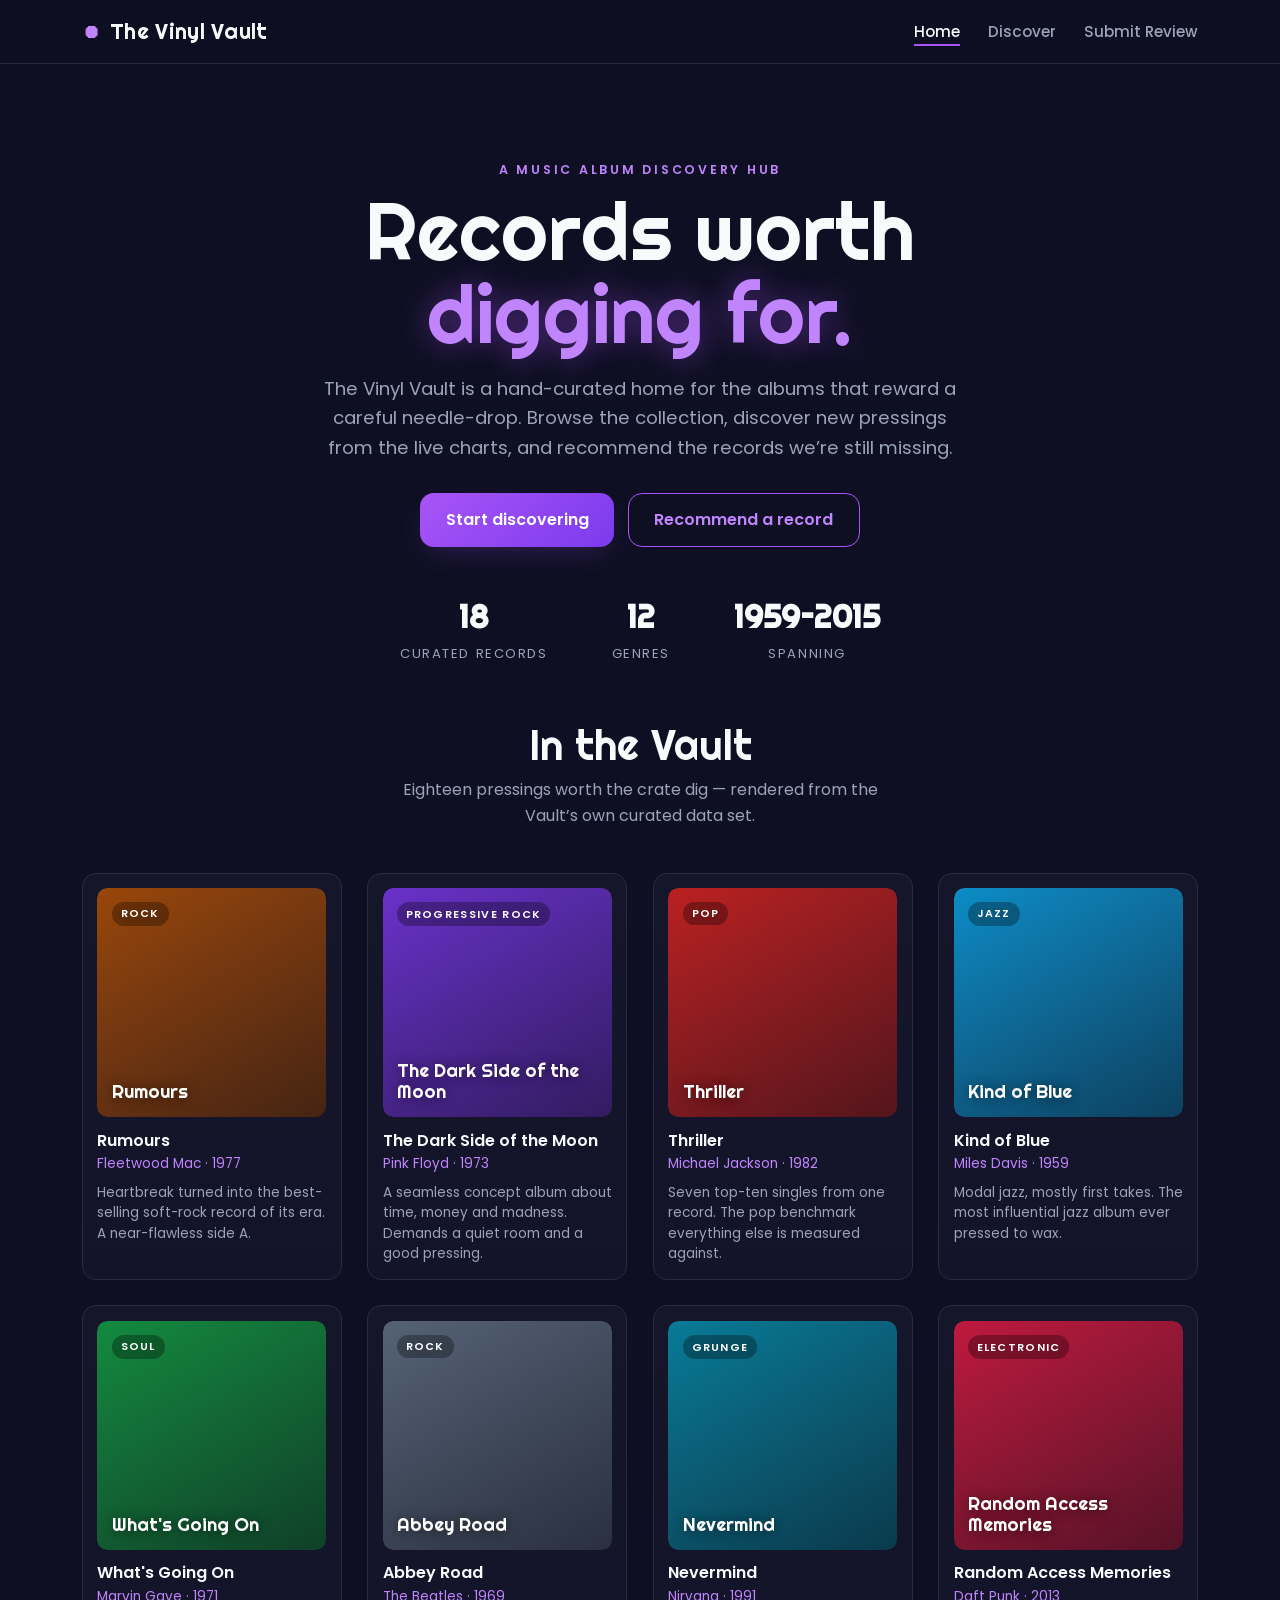
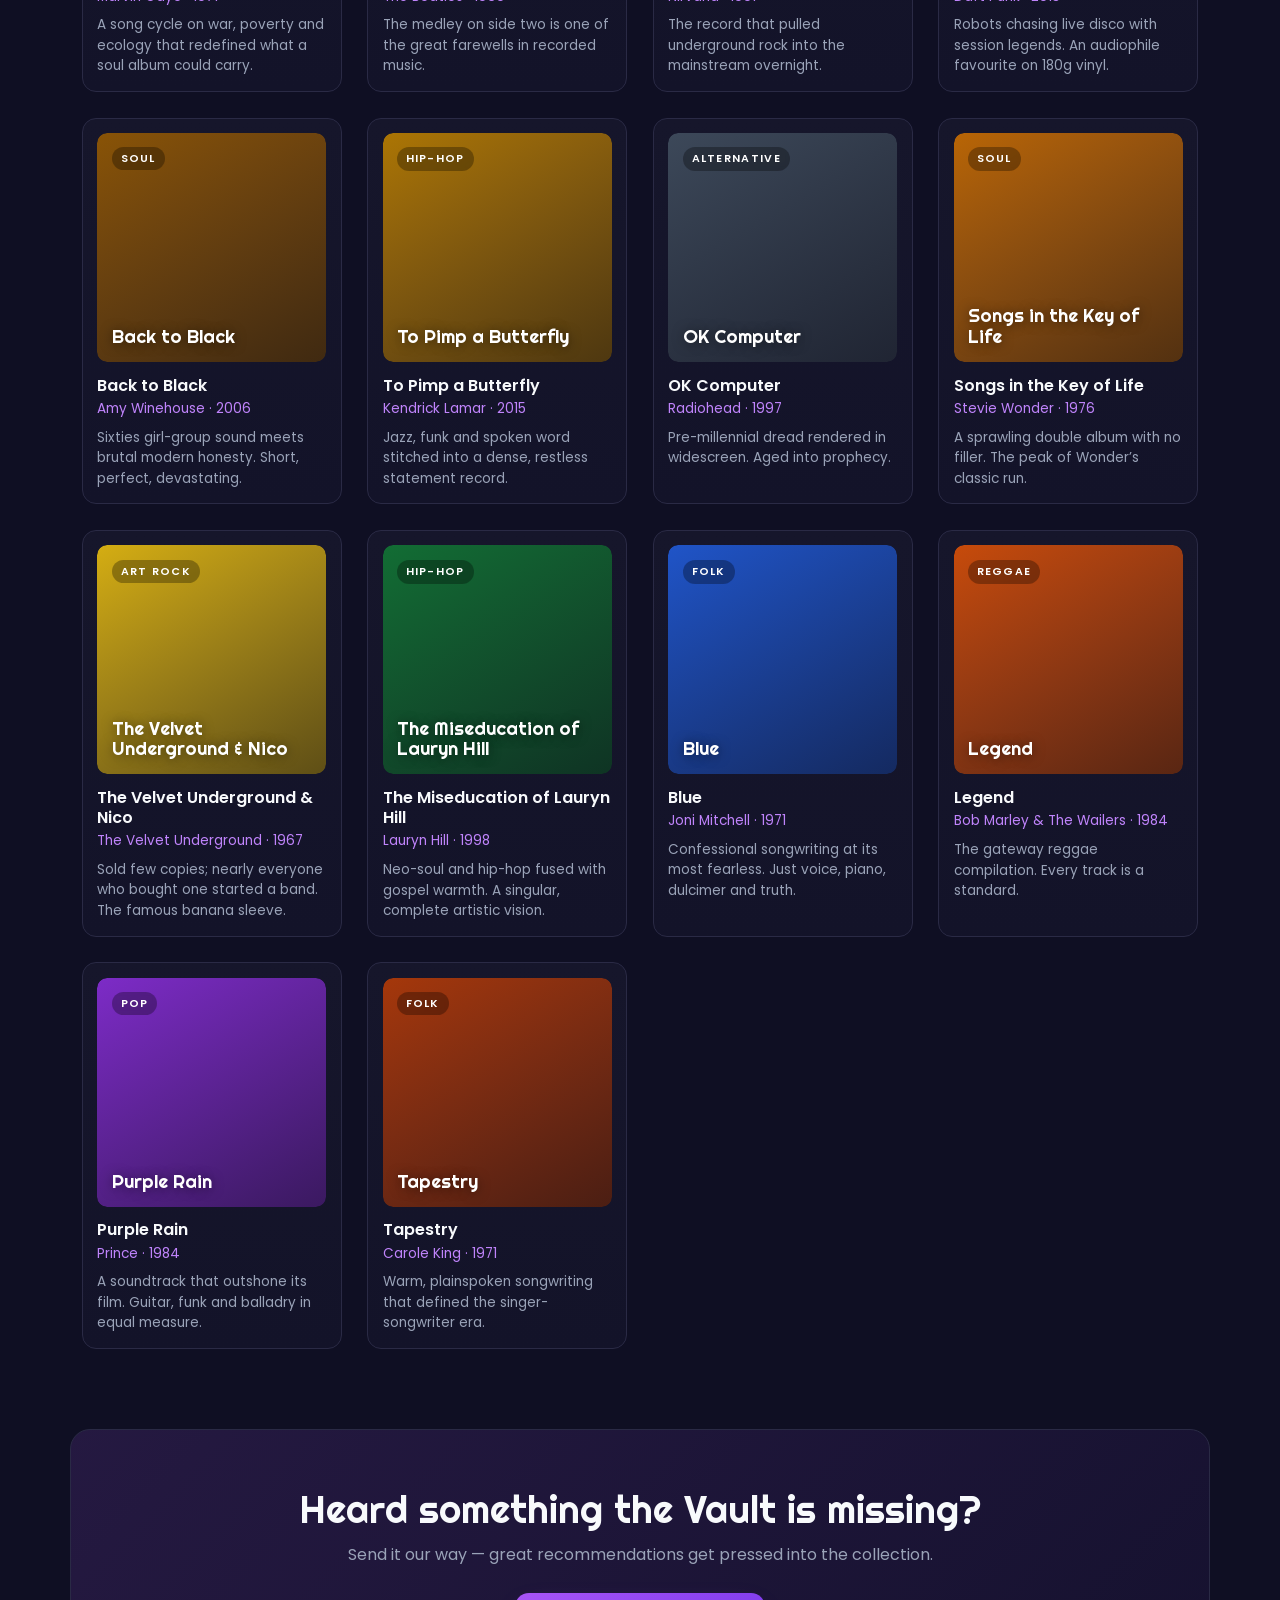
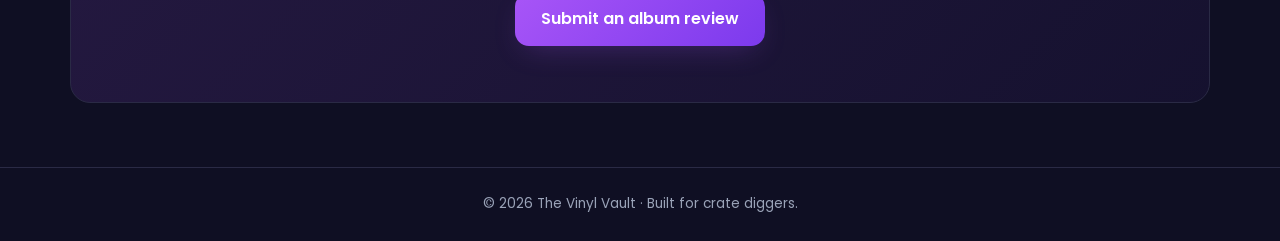
==== index.html @ baa050c1 "Initial commit: general design of the Website" ====
<!DOCTYPE html>
<html lang="en">
<head>
  <meta charset="UTF-8" />
  <meta name="viewport" content="width=device-width, initial-scale=1" />
  <title>The Vinyl Vault &mdash; A music album discovery hub</title>
  <meta name="description" content="The Vinyl Vault is a hand-curated home for records worth digging for — browse the collection, discover new pressings, and recommend your own." />

  <!-- Bootstrap 5 (layout/grid utilities only; all visual styling is hand-written CSS3) -->
  <link
    href="https://cdn.jsdelivr.net/npm/bootstrap@5.3.3/dist/css/bootstrap.min.css"
    rel="stylesheet"
    integrity="sha384-QWTKZyjpPEjISv5WaRU9OFeRpok6YctnYmDr5pNlyT2bRjXh0JMhjY6hW+ALEwIH"
    crossorigin="anonymous"
  />

  <!-- Google Fonts: Righteous (display) + Poppins (body) -->
  <link rel="preconnect" href="https://fonts.googleapis.com" />
  <link rel="preconnect" href="https://fonts.gstatic.com" crossorigin />
  <link
    href="https://fonts.googleapis.com/css2?family=Poppins:wght@300;400;500;600;700&family=Righteous&display=swap"
    rel="stylesheet"
  />

  <link rel="stylesheet" href="css/main.css" />
  <link rel="stylesheet" href="css/home.css" />
</head>
<body>
  <!-- Consistent site navigation (identical markup on every page) -->
  <header class="vault-nav">
    <nav class="container d-flex align-items-center justify-content-between" aria-label="Primary">
      <a class="vault-brand" href="index.html">
        <span class="vault-brand__mark" aria-hidden="true">&#9210;</span>
        The Vinyl&nbsp;Vault
      </a>
      <ul class="vault-nav__links">
        <li><a class="is-active" href="index.html" aria-current="page">Home</a></li>
        <li><a href="discover.html">Discover</a></li>
        <li><a href="submit-review.html">Submit&nbsp;Review</a></li>
      </ul>
    </nav>
  </header>

  <main>
    <!-- ============ HERO ============ -->
    <section class="home-hero" aria-labelledby="home-title">
      <div class="container">
        <p class="vault-eyebrow">A music album discovery hub</p>
        <h1 id="home-title" class="home-hero__title">
          Records worth<br /><span class="home-hero__accent">digging for.</span>
        </h1>
        <p class="home-hero__lead">
          The Vinyl Vault is a hand-curated home for the albums that reward a careful needle-drop.
          Browse the collection, discover new pressings from the live charts, and recommend the
          records we’re still missing.
        </p>
        <div class="home-hero__actions">
          <a class="vault-btn vault-btn--primary" href="discover.html">Start discovering</a>
          <a class="vault-btn vault-btn--ghost" href="submit-review.html">Recommend a record</a>
        </div>

        <ul class="home-stats" aria-label="Vault at a glance">
          <li><strong id="collection-count">18</strong><span>curated records</span></li>
          <li><strong id="genre-count">12</strong><span>genres</span></li>
          <li><strong>1959–2015</strong><span>spanning</span></li>
        </ul>
      </div>
    </section>

    <!-- ============ CURATED COLLECTION (own content) ============ -->
    <section class="home-collection" aria-labelledby="collection-title">
      <div class="container">
        <header class="section-head">
          <h2 id="collection-title" class="section-title">In the Vault</h2>
          <p class="section-sub">
            Eighteen pressings worth the crate dig — rendered from the Vault’s own curated data set.
          </p>
        </header>

        <!-- AlbumGallery (ES6 class) renders the cards into this grid. -->
        <div id="album-grid" class="album-grid">
          <!-- Fallback shown only if JavaScript is unavailable. -->
          <p class="album-grid__noscript">Enable JavaScript to browse the collection.</p>
        </div>
      </div>
    </section>

    <!-- ============ CLOSING CTA ============ -->
    <section class="home-cta" aria-labelledby="cta-title">
      <div class="container">
        <h2 id="cta-title" class="home-cta__title">Heard something the Vault is missing?</h2>
        <p class="home-cta__text">Send it our way — great recommendations get pressed into the collection.</p>
        <a class="vault-btn vault-btn--primary" href="submit-review.html">Submit an album review</a>
      </div>
    </section>
  </main>

  <footer class="vault-footer">
    <div class="container">
      <p>&copy; 2026 The Vinyl Vault &middot; Built for crate diggers.</p>
    </div>
  </footer>

  <!-- Curated data first, then the ES6 gallery class that renders it. -->
  <script src="js/data/albums.js"></script>
  <script src="js/album-gallery.js"></script>
</body>
</html>
---- css/main.css ----
/* =============================================================
   The Vinyl Vault — main.css
   Shared design system used on EVERY page: design tokens, base
   styles, the consistent navbar, hero primitives, buttons, and
   the footer. Page-specific styles live in their own files.

   Aesthetic: dark "OLED" music theme — deep indigo-blacks with a
   vibrant electric-purple neon accent.
   ============================================================= */

/* ---------- Design tokens ---------- */
:root {
  /* Surfaces */
  --bg:            #0f0f23;   /* page background (deep indigo-black) */
  --surface:       #16162b;   /* card background */
  --surface-2:     #1c1c38;   /* inputs / raised */
  --border:        #2a2a45;   /* default borders/dividers */

  /* Text */
  --text:          #f8fafc;   /* primary text */
  --text-muted:    #9aa3b8;   /* secondary text (>= 4.5:1 on --bg) */

  /* Accent (electric purple) + semantic state colors */
  --accent:        #a855f7;
  --accent-bright: #c084fc;
  --accent-glow:   rgba(168, 85, 247, 0.28);

  --valid:         #22c55e;
  --valid-text:    #4ade80;
  --invalid:       #ef4444;
  --invalid-text:  #f87171;

  /* Motion — strong custom easing reads as more intentional than
     the built-in CSS curves. */
  --ease-out: cubic-bezier(0.23, 1, 0.32, 1);
  --speed:    180ms;

  --radius:   14px;
}

/* ---------- Base ---------- */
* { box-sizing: border-box; }

body {
  margin: 0;
  min-height: 100dvh;
  display: flex;
  flex-direction: column;
  background:
    radial-gradient(1100px 520px at 50% -8%, rgba(168, 85, 247, 0.16), transparent 60%),
    var(--bg);
  color: var(--text);
  font-family: "Poppins", system-ui, -apple-system, "Segoe UI", sans-serif;
  line-height: 1.6;
  -webkit-font-smoothing: antialiased;
}

main { flex: 1 0 auto; padding-bottom: 4rem; }

a { color: var(--accent-bright); }

/* ---------- Navigation (consistent across all pages) ---------- */
.vault-nav {
  position: sticky;
  top: 0;
  z-index: 100;
  padding: 0.9rem 0;
  background: rgba(15, 15, 35, 0.78);
  backdrop-filter: blur(10px);
  border-bottom: 1px solid var(--border);
}

.vault-brand {
  display: inline-flex;
  align-items: center;
  gap: 0.55rem;
  font-family: "Righteous", system-ui, sans-serif;
  font-size: 1.35rem;
  color: var(--text);
  text-decoration: none;
  letter-spacing: 0.3px;
}
.vault-brand__mark { color: var(--accent-bright); font-size: 1.2rem; }

.vault-nav__links {
  display: flex;
  flex-wrap: wrap;
  gap: clamp(0.75rem, 3vw, 1.75rem);
  margin: 0;
  padding: 0;
  list-style: none;
}
.vault-nav__links a {
  color: var(--text-muted);
  text-decoration: none;
  font-weight: 500;
  font-size: 0.95rem;
  padding-bottom: 2px;
  border-bottom: 2px solid transparent;
  transition: color var(--speed) var(--ease-out),
              border-color var(--speed) var(--ease-out);
}
.vault-nav__links a.is-active { color: var(--text); border-bottom-color: var(--accent); }
@media (hover: hover) and (pointer: fine) {
  .vault-nav__links a:hover { color: var(--text); }
}

/* ---------- Hero primitives (shared) ---------- */
.vault-hero { text-align: center; padding: clamp(2.5rem, 7vw, 4.5rem) 0 2.25rem; }
.vault-eyebrow {
  text-transform: uppercase;
  letter-spacing: 0.22em;
  font-size: 0.78rem;
  font-weight: 600;
  color: var(--accent-bright);
  margin: 0 0 0.6rem;
}
.vault-title {
  font-family: "Righteous", system-ui, sans-serif;
  font-size: clamp(2.1rem, 6vw, 3.4rem);
  line-height: 1.08;
  margin: 0 0 0.85rem;
  text-shadow: 0 0 26px rgba(168, 85, 247, 0.35); /* subtle neon glow */
}
.vault-subtitle {
  max-width: 46ch;
  margin: 0 auto;
  color: var(--text-muted);
  font-size: 1.02rem;
}

/* ---------- Shared buttons ---------- */
.vault-btn {
  display: inline-flex;
  align-items: center;
  justify-content: center;
  gap: 0.5rem;
  border: none;
  border-radius: var(--radius);
  padding: 0.85rem 1.6rem;
  font-family: inherit;
  font-weight: 600;
  font-size: 1rem;
  cursor: pointer;
  text-decoration: none;
  transition: transform 140ms var(--ease-out),
              box-shadow var(--speed) var(--ease-out),
              background-color var(--speed) var(--ease-out),
              opacity var(--speed) var(--ease-out);
}
.vault-btn:active:not(:disabled) { transform: scale(0.98); } /* press feedback */
.vault-btn:focus-visible {
  outline: none;
  box-shadow: 0 0 0 3px var(--bg), 0 0 0 5px var(--accent-bright);
}

.vault-btn--primary {
  background: linear-gradient(135deg, var(--accent), #7c3aed);
  color: #fff;
  box-shadow: 0 10px 30px -10px var(--accent-glow);
}
.vault-btn--ghost {
  background: transparent;
  color: var(--accent-bright);
  border: 1.5px solid var(--accent);
}
@media (hover: hover) and (pointer: fine) {
  .vault-btn--primary:hover {
    box-shadow: 0 14px 34px -8px var(--accent-glow), 0 0 22px rgba(168, 85, 247, 0.35);
  }
  .vault-btn--ghost:hover { background: rgba(168, 85, 247, 0.12); }
}

/* ---------- Footer ---------- */
.vault-footer {
  flex-shrink: 0;
  padding: 1.6rem 0;
  border-top: 1px solid var(--border);
  text-align: center;
}
.vault-footer p { margin: 0; color: var(--text-muted); font-size: 0.85rem; }

/* ---------- Responsive shared ---------- */
@media (max-width: 575.98px) {
  .vault-nav nav { flex-direction: column; gap: 0.6rem; }
  .vault-hero { padding-top: 2rem; }
}

/* ---------- Reduced motion (global) ---------- */
@media (prefers-reduced-motion: reduce) {
  * {
    transition-duration: 0.01ms !important;
    animation-duration: 0.01ms !important;
  }
}
---- css/home.css ----
/* =============================================================
   The Vinyl Vault — Home page (page-specific)
   Requires css/main.css. Styles the hero, the stats strip, the
   curated album-card grid (hand-drawn CSS sleeve art + hover),
   and the closing call-to-action.
   ============================================================= */

/* ---------- Hero ---------- */
.home-hero { padding: clamp(3rem, 9vw, 6rem) 0 clamp(2rem, 5vw, 3.5rem); text-align: center; }
.home-hero__title {
  font-family: "Righteous", system-ui, sans-serif;
  font-size: clamp(2.6rem, 9vw, 5rem);
  line-height: 1.04;
  margin: 0.4rem 0 1.1rem;
}
.home-hero__accent {
  color: var(--accent-bright);
  text-shadow: 0 0 30px rgba(168, 85, 247, 0.45);
}
.home-hero__lead {
  max-width: 60ch;
  margin: 0 auto;
  color: var(--text-muted);
  font-size: clamp(1rem, 2.4vw, 1.15rem);
}
.home-hero__actions {
  display: flex;
  flex-wrap: wrap;
  gap: 0.85rem;
  justify-content: center;
  margin-top: 1.9rem;
}

/* Stats strip */
.home-stats {
  display: flex;
  flex-wrap: wrap;
  justify-content: center;
  gap: clamp(1.5rem, 6vw, 4rem);
  list-style: none;
  margin: 2.75rem 0 0;
  padding: 0;
}
.home-stats li { display: flex; flex-direction: column; align-items: center; }
.home-stats strong {
  font-family: "Righteous", system-ui, sans-serif;
  font-size: clamp(1.5rem, 4vw, 2rem);
  color: var(--text);
}
.home-stats span {
  font-size: 0.82rem;
  text-transform: uppercase;
  letter-spacing: 0.12em;
  color: var(--text-muted);
}

/* ---------- Section heading ---------- */
.section-head { text-align: center; margin-bottom: clamp(1.75rem, 5vw, 2.75rem); }
.section-title {
  font-family: "Righteous", system-ui, sans-serif;
  font-size: clamp(1.8rem, 5vw, 2.6rem);
  margin: 0 0 0.5rem;
}
.section-sub { color: var(--text-muted); max-width: 52ch; margin: 0 auto; }

/* ---------- Album grid (responsive card grid w/ hover) ---------- */
.album-grid {
  display: grid;
  grid-template-columns: repeat(auto-fill, minmax(230px, 1fr));
  gap: clamp(1rem, 2.5vw, 1.6rem);
}
.album-grid__noscript { grid-column: 1 / -1; text-align: center; color: var(--text-muted); }

.album-card {
  background: linear-gradient(180deg, var(--surface), #131329);
  border: 1px solid var(--border);
  border-radius: var(--radius);
  padding: 0.9rem;
  cursor: pointer;
  /* Animate only transform/box-shadow/border — cheap and jank-free. */
  transition: transform var(--speed) var(--ease-out),
              box-shadow var(--speed) var(--ease-out),
              border-color var(--speed) var(--ease-out);
}
.album-card:focus-visible {
  outline: none;
  border-color: var(--accent);
  box-shadow: 0 0 0 3px var(--accent-glow);
}

/* ---------- Hand-drawn CSS sleeve + vinyl disc ---------- */
.album-art {
  position: relative;
  aspect-ratio: 1 / 1;
  margin-bottom: 0.85rem;
  /* The art block clips the disc until it slides out on hover. */
  overflow: hidden;
  border-radius: calc(var(--radius) - 4px);
}

/* The vinyl record sitting behind the sleeve */
.album-disc {
  position: absolute;
  top: 50%;
  right: 14%;
  width: 78%;
  aspect-ratio: 1 / 1;
  transform: translate(0, -50%);
  border-radius: 50%;
  background:
    radial-gradient(circle at center, var(--card-accent) 0 14%, #0b0b16 14.5% 18%, #15151f 18.5% 100%);
  box-shadow: inset 0 0 0 1px rgba(255, 255, 255, 0.04);
  transition: transform 320ms var(--ease-out);
}
/* faint groove rings on the disc */
.album-disc::after {
  content: "";
  position: absolute;
  inset: 12%;
  border-radius: 50%;
  background: repeating-radial-gradient(circle at center, transparent 0 2px, rgba(0,0,0,0.45) 2px 3px);
  opacity: 0.5;
}

/* The coloured cover sleeve in front */
.album-sleeve {
  position: absolute;
  inset: 0;
  z-index: 1;
  display: flex;
  flex-direction: column;
  justify-content: space-between;
  padding: 0.9rem;
  background:
    linear-gradient(150deg, color-mix(in srgb, var(--card-accent) 85%, #000), color-mix(in srgb, var(--card-accent) 35%, #0b0b16));
  border-radius: calc(var(--radius) - 4px);
}
.album-sleeve__genre {
  align-self: flex-start;
  font-size: 0.68rem;
  font-weight: 600;
  text-transform: uppercase;
  letter-spacing: 0.12em;
  padding: 0.2rem 0.55rem;
  border-radius: 999px;
  color: #fff;
  background: rgba(0, 0, 0, 0.3);
  backdrop-filter: blur(2px);
}
.album-sleeve__title {
  font-family: "Righteous", system-ui, sans-serif;
  font-size: 1.15rem;
  line-height: 1.12;
  color: #fff;
  text-shadow: 0 1px 12px rgba(0, 0, 0, 0.5);
}

/* Meta */
.album-name {
  font-size: 1rem;
  font-weight: 600;
  margin: 0 0 0.15rem;
  line-height: 1.25;
}
.album-artist { margin: 0 0 0.5rem; color: var(--accent-bright); font-size: 0.85rem; }
.album-blurb { margin: 0; color: var(--text-muted); font-size: 0.85rem; line-height: 1.5; }

/* Hover/focus: lift the card, glow, and slide the record out to the right.
   Gated behind a real hover pointer so touch taps don't trigger it. */
@media (hover: hover) and (pointer: fine) {
  .album-card:hover {
    transform: translateY(-6px);
    border-color: color-mix(in srgb, var(--accent) 55%, var(--border));
    box-shadow: 0 18px 40px -22px rgba(0, 0, 0, 0.9),
                0 0 22px -6px var(--accent-glow);
  }
  .album-card:hover .album-disc { transform: translate(26%, -50%); }
}
/* Keyboard users get the same disc reveal on focus. */
.album-card:focus-visible .album-disc { transform: translate(26%, -50%); }

/* ---------- Closing CTA ---------- */
.home-cta {
  margin-top: clamp(3rem, 8vw, 5rem);
  text-align: center;
}
.home-cta .container {
  background: linear-gradient(135deg, rgba(168, 85, 247, 0.14), rgba(124, 58, 237, 0.06));
  border: 1px solid var(--border);
  border-radius: calc(var(--radius) + 6px);
  padding: clamp(2rem, 6vw, 3.5rem) 1.5rem;
}
.home-cta__title {
  font-family: "Righteous", system-ui, sans-serif;
  font-size: clamp(1.6rem, 4.5vw, 2.4rem);
  margin: 0 0 0.6rem;
}
.home-cta__text { color: var(--text-muted); margin: 0 0 1.6rem; }

/* ---------- Reduced motion ---------- */
@media (prefers-reduced-motion: reduce) {
  .album-card:hover { transform: none; }
  .album-card:hover .album-disc,
  .album-card:focus-visible .album-disc { transform: translate(0, -50%); }
}
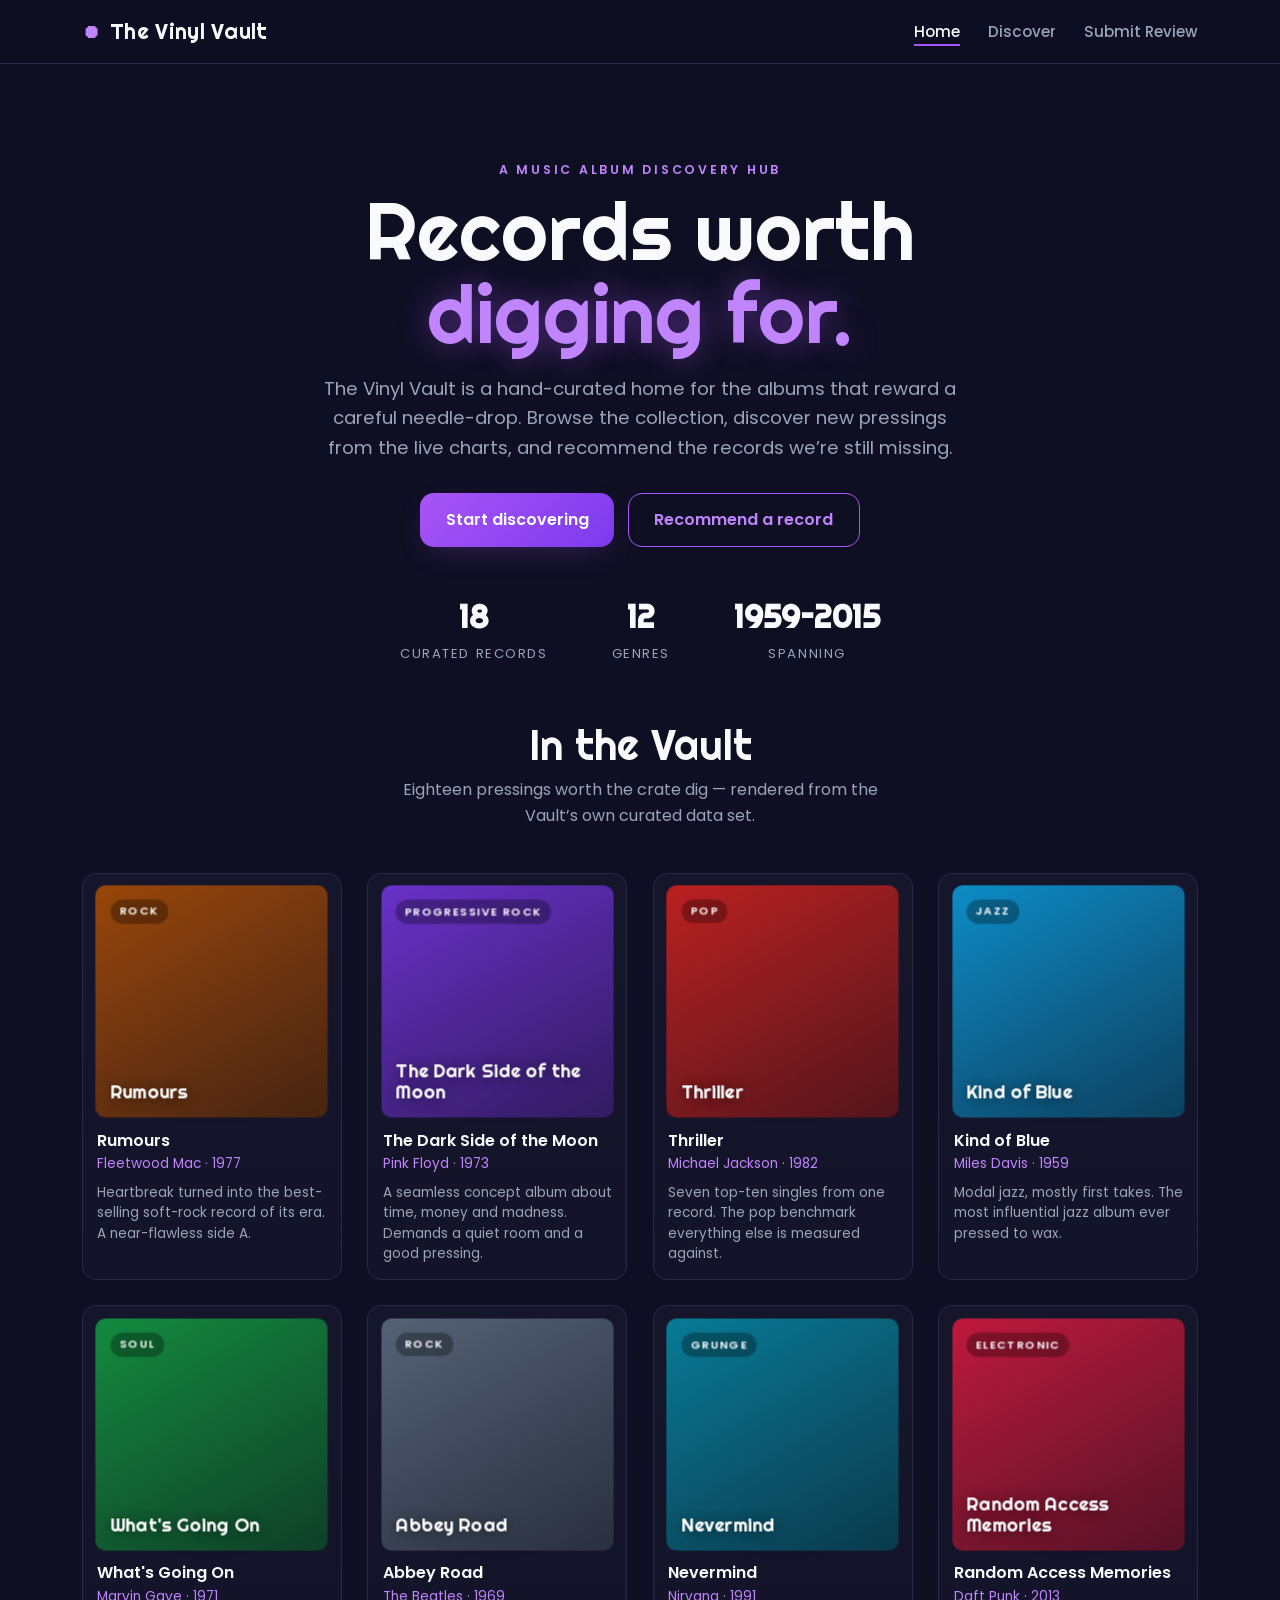
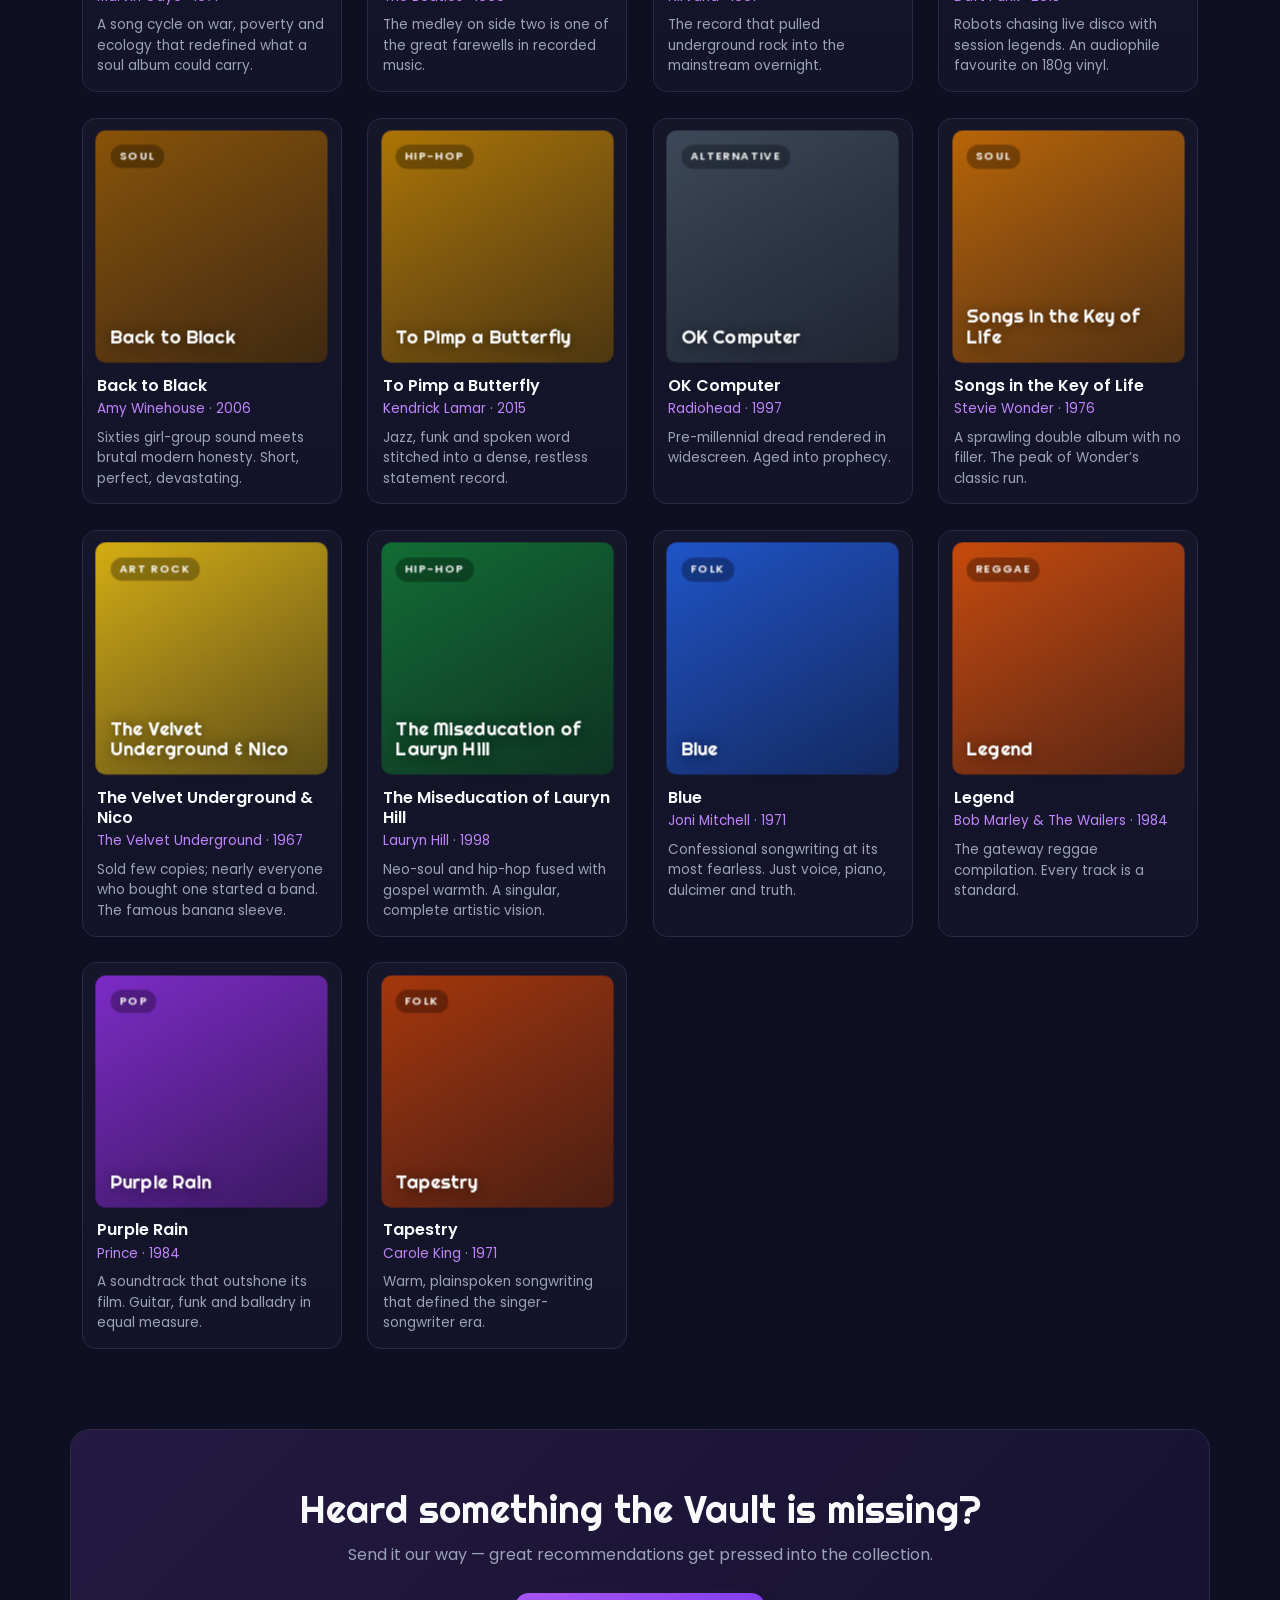
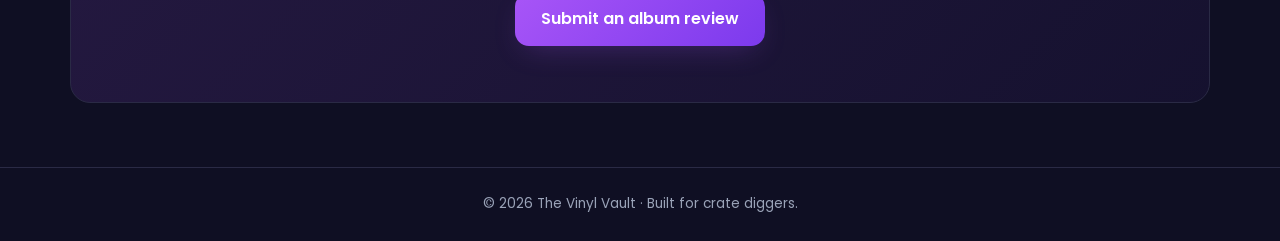
==== commit 48a8fc1d: "added 3d effect and api key" ====
--- a/index.html
+++ b/index.html
@@ -101,8 +101,10 @@
     </div>
   </footer>
 
-  <!-- Curated data first, then the ES6 gallery class that renders it. -->
+  <!-- Curated data first, then the ES6 gallery class that renders it, then
+       the optional ES6 tilt enhancer (cards still tilt in pure CSS without it). -->
   <script src="js/data/albums.js"></script>
   <script src="js/album-gallery.js"></script>
+  <script src="js/card-tilt.js"></script>
 </body>
 </html>
--- a/css/home.css
+++ b/css/home.css
@@ -72,20 +72,41 @@
 .album-grid__noscript { grid-column: 1 / -1; text-align: center; color: var(--text-muted); }
 
 .album-card {
+  position: relative;            /* lets the hovered card lift above its neighbours */
   background: linear-gradient(180deg, var(--surface), #131329);
   border: 1px solid var(--border);
   border-radius: var(--radius);
   padding: 0.9rem;
   cursor: pointer;
-  /* Animate only transform/box-shadow/border — cheap and jank-free. */
-  transition: transform var(--speed) var(--ease-out),
-              box-shadow var(--speed) var(--ease-out),
+  /* Establish the 3D viewing frustum for the tilting inner plane.
+     Larger = a gentler, more expensive-looking perspective. */
+  perspective: 1000px;
+  /* Animate only the cheap, compositor-friendly properties on the shell
+     itself — the transform lives on .album-card__inner below. */
+  transition: box-shadow var(--speed) var(--ease-out),
               border-color var(--speed) var(--ease-out);
 }
 .album-card:focus-visible {
   outline: none;
   border-color: var(--accent);
   box-shadow: 0 0 0 3px var(--accent-glow);
+}
+
+/* The single plane that actually tilts. Keeping the rotation on a child
+   (not the card) means the border/shadow stay crisp and flat while the
+   artwork leans toward the cursor. */
+.album-card__inner {
+  position: relative;
+  border-radius: inherit;
+  /* --tilt-x / --tilt-y are written live by js/card-tilt.js on hover; with
+     JS off they stay 0 and the :hover rule supplies a fixed lean, so the
+     effect degrades gracefully to pure hand-written CSS3. */
+  transform: translateY(0)
+             rotateX(var(--tilt-x, 0deg))
+             rotateY(var(--tilt-y, 0deg));
+  transform-style: preserve-3d;   /* carry child depth (disc/sleeve) through the tilt */
+  backface-visibility: hidden;    /* skip painting the unseen back face */
+  transition: transform var(--speed) var(--ease-out);
 }
 
 /* ---------- Hand-drawn CSS sleeve + vinyl disc ---------- */
@@ -93,24 +114,29 @@
   position: relative;
   aspect-ratio: 1 / 1;
   margin-bottom: 0.85rem;
-  /* The art block clips the disc until it slides out on hover. */
-  overflow: hidden;
   border-radius: calc(var(--radius) - 4px);
-}
-
-/* The vinyl record sitting behind the sleeve */
+  /* No overflow:hidden — the record needs to emerge past the sleeve. The
+     sleeve, sized identically, supplies the rounded clip at rest instead. */
+  transform-style: preserve-3d;   /* sleeve and disc sit at different depths */
+}
+
+/* The vinyl record — tucked centred behind the sleeve at rest, fully hidden. */
 .album-disc {
   position: absolute;
   top: 50%;
-  right: 14%;
-  width: 78%;
+  left: 50%;
+  width: 82%;
   aspect-ratio: 1 / 1;
-  transform: translate(0, -50%);
   border-radius: 50%;
+  /* centred, nudged a hair behind the sleeve plane in 3D space */
+  transform: translate3d(-50%, -50%, -2px) rotate(0deg);
   background:
     radial-gradient(circle at center, var(--card-accent) 0 14%, #0b0b16 14.5% 18%, #15151f 18.5% 100%);
-  box-shadow: inset 0 0 0 1px rgba(255, 255, 255, 0.04);
-  transition: transform 320ms var(--ease-out);
+  box-shadow: inset 0 0 0 1px rgba(255, 255, 255, 0.04),
+              0 12px 24px -10px rgba(0, 0, 0, 0.85);
+  backface-visibility: hidden;
+  /* slower + springier than the tilt so the record reads as "pulling out" */
+  transition: transform 460ms var(--ease-out);
 }
 /* faint groove rings on the disc */
 .album-disc::after {
@@ -122,11 +148,12 @@
   opacity: 0.5;
 }
 
-/* The coloured cover sleeve in front */
+/* The coloured cover sleeve in front of the record */
 .album-sleeve {
   position: absolute;
   inset: 0;
   z-index: 1;
+  transform: translateZ(14px);    /* float in front of the disc in 3D space */
   display: flex;
   flex-direction: column;
   justify-content: space-between;
@@ -134,6 +161,21 @@
   background:
     linear-gradient(150deg, color-mix(in srgb, var(--card-accent) 85%, #000), color-mix(in srgb, var(--card-accent) 35%, #0b0b16));
   border-radius: calc(var(--radius) - 4px);
+  backface-visibility: hidden;
+  overflow: hidden;               /* keep the sheen highlight inside the sleeve */
+}
+/* Pointer-tracked specular sheen — driven by --sheen-x/--sheen-y (set by
+   js/card-tilt.js), with a sensible top-light default when JS is off. As a
+   ::before it paints above the sleeve gradient but below the genre/title. */
+.album-sleeve::before {
+  content: "";
+  position: absolute;
+  inset: 0;
+  background: radial-gradient(circle at var(--sheen-x, 50%) var(--sheen-y, 0%),
+              rgba(255, 255, 255, 0.28), transparent 52%);
+  opacity: 0;
+  transition: opacity var(--speed) var(--ease-out);
+  pointer-events: none;
 }
 .album-sleeve__genre {
   align-self: flex-start;
@@ -165,19 +207,36 @@
 .album-artist { margin: 0 0 0.5rem; color: var(--accent-bright); font-size: 0.85rem; }
 .album-blurb { margin: 0; color: var(--text-muted); font-size: 0.85rem; line-height: 1.5; }
 
-/* Hover/focus: lift the card, glow, and slide the record out to the right.
-   Gated behind a real hover pointer so touch taps don't trigger it. */
+/* Hover: lift + tilt the card, glow, and slide the record out of the sleeve.
+   Gated behind a real hover pointer so touch taps never trigger it. */
 @media (hover: hover) and (pointer: fine) {
   .album-card:hover {
-    transform: translateY(-6px);
+    z-index: 5;                  /* float above neighbouring cards while tilting */
     border-color: color-mix(in srgb, var(--accent) 55%, var(--border));
-    box-shadow: 0 18px 40px -22px rgba(0, 0, 0, 0.9),
-                0 0 22px -6px var(--accent-glow);
+    box-shadow: 0 22px 48px -24px rgba(0, 0, 0, 0.9),
+                0 0 26px -6px var(--accent-glow);
   }
-  .album-card:hover .album-disc { transform: translate(26%, -50%); }
-}
-/* Keyboard users get the same disc reveal on focus. */
-.album-card:focus-visible .album-disc { transform: translate(26%, -50%); }
+  .album-card:hover .album-card__inner {
+    /* lift + lean; the rotate defaults are the no-JS fallback, while
+       card-tilt.js overrides --tilt-x/--tilt-y with live cursor values */
+    transform: translateY(-8px)
+               rotateX(var(--tilt-x, 5deg))
+               rotateY(var(--tilt-y, -6deg));
+    will-change: transform;      /* promote to its own layer only while hovered */
+  }
+  .album-card:hover .album-disc {
+    transform: translate3d(-12%, -50%, 6px) rotate(8deg);
+  }
+  .album-card:hover .album-sleeve::before { opacity: 1; }
+}
+
+/* Keyboard users get the lift + disc reveal on focus (no cursor-driven tilt),
+   on every device so it works without a hover-capable pointer. */
+.album-card:focus-visible .album-card__inner { transform: translateY(-6px); }
+.album-card:focus-visible .album-disc {
+  transform: translate3d(-12%, -50%, 6px) rotate(6deg);
+}
+.album-card:focus-visible .album-sleeve::before { opacity: 1; }
 
 /* ---------- Closing CTA ---------- */
 .home-cta {
@@ -199,7 +258,12 @@
 
 /* ---------- Reduced motion ---------- */
 @media (prefers-reduced-motion: reduce) {
-  .album-card:hover { transform: none; }
+  /* Drop the 3D tilt, the lift, the slide-out and the sheen entirely —
+     the card simply stays put for motion-sensitive visitors. */
+  .album-card:hover .album-card__inner,
+  .album-card:focus-visible .album-card__inner { transform: none; }
   .album-card:hover .album-disc,
-  .album-card:focus-visible .album-disc { transform: translate(0, -50%); }
-}
+  .album-card:focus-visible .album-disc { transform: translate3d(-50%, -50%, -2px); }
+  .album-card:hover .album-sleeve::before,
+  .album-card:focus-visible .album-sleeve::before { opacity: 0; }
+}
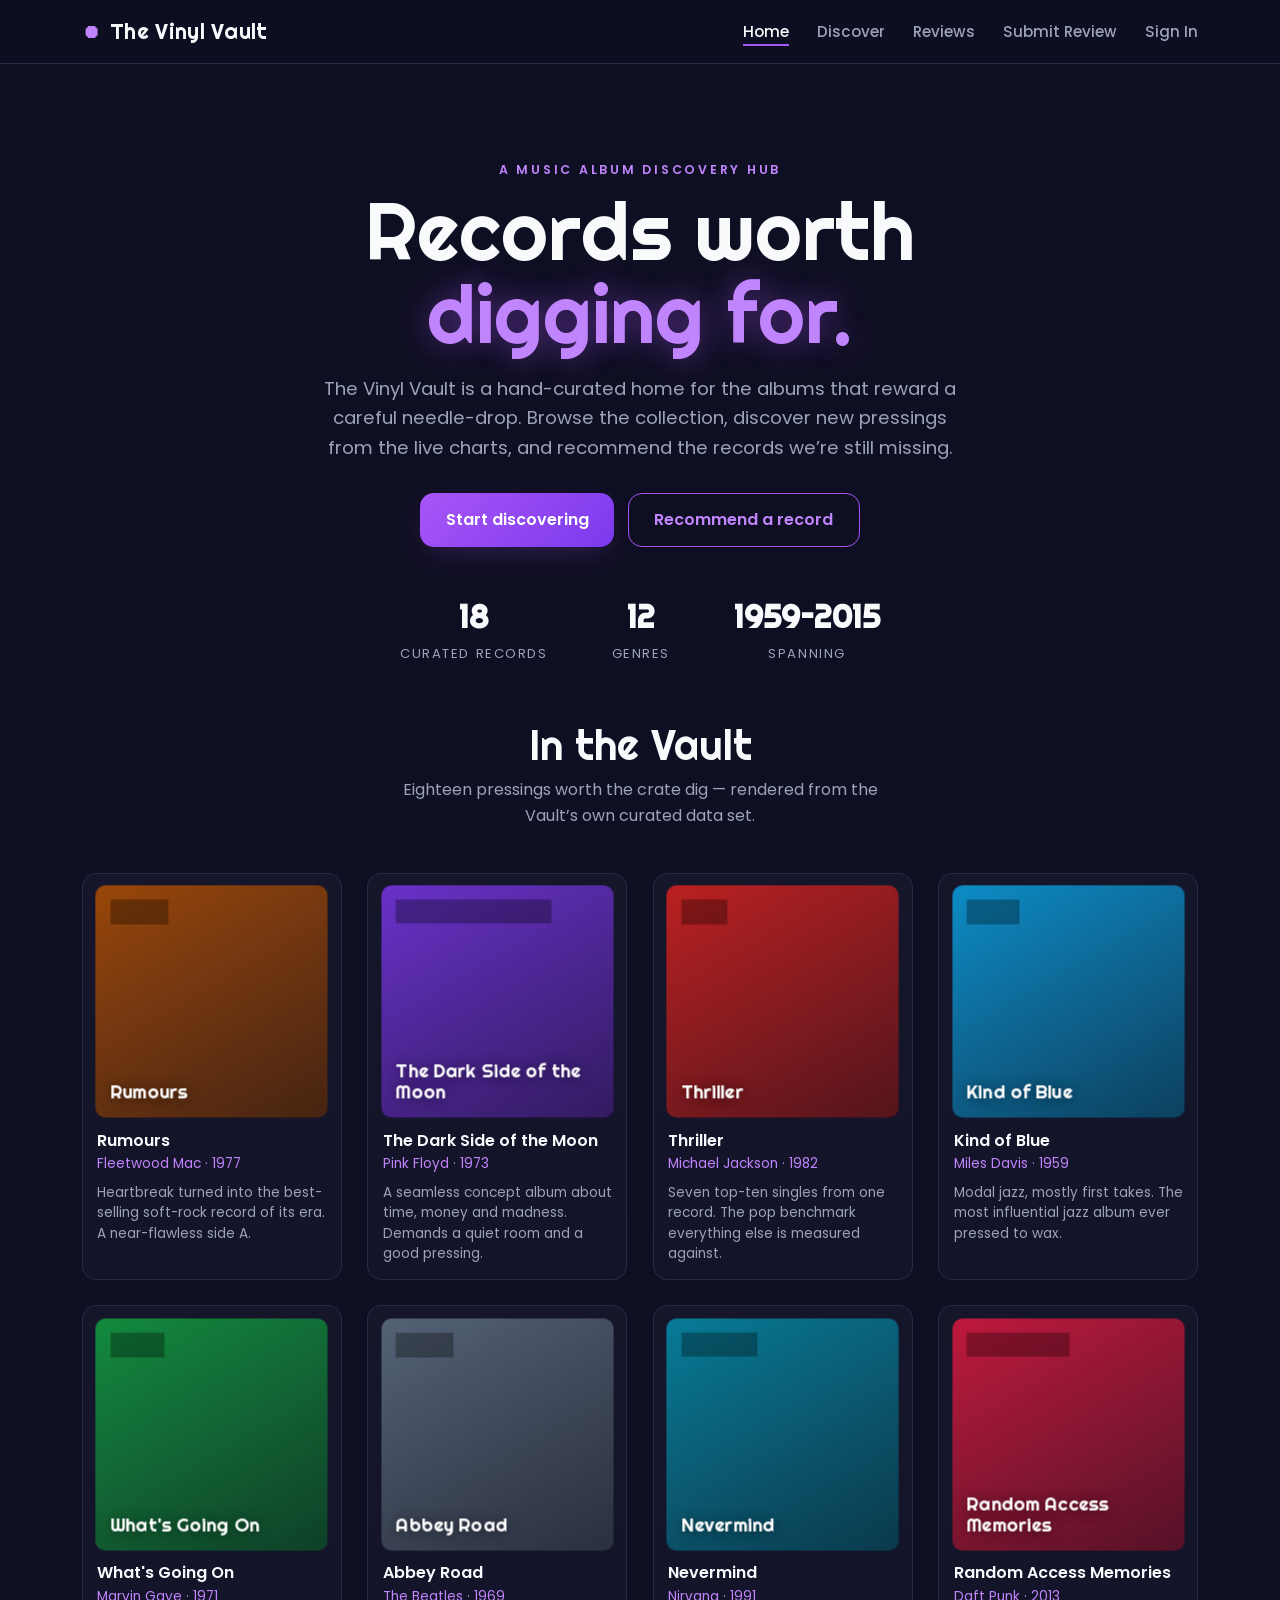
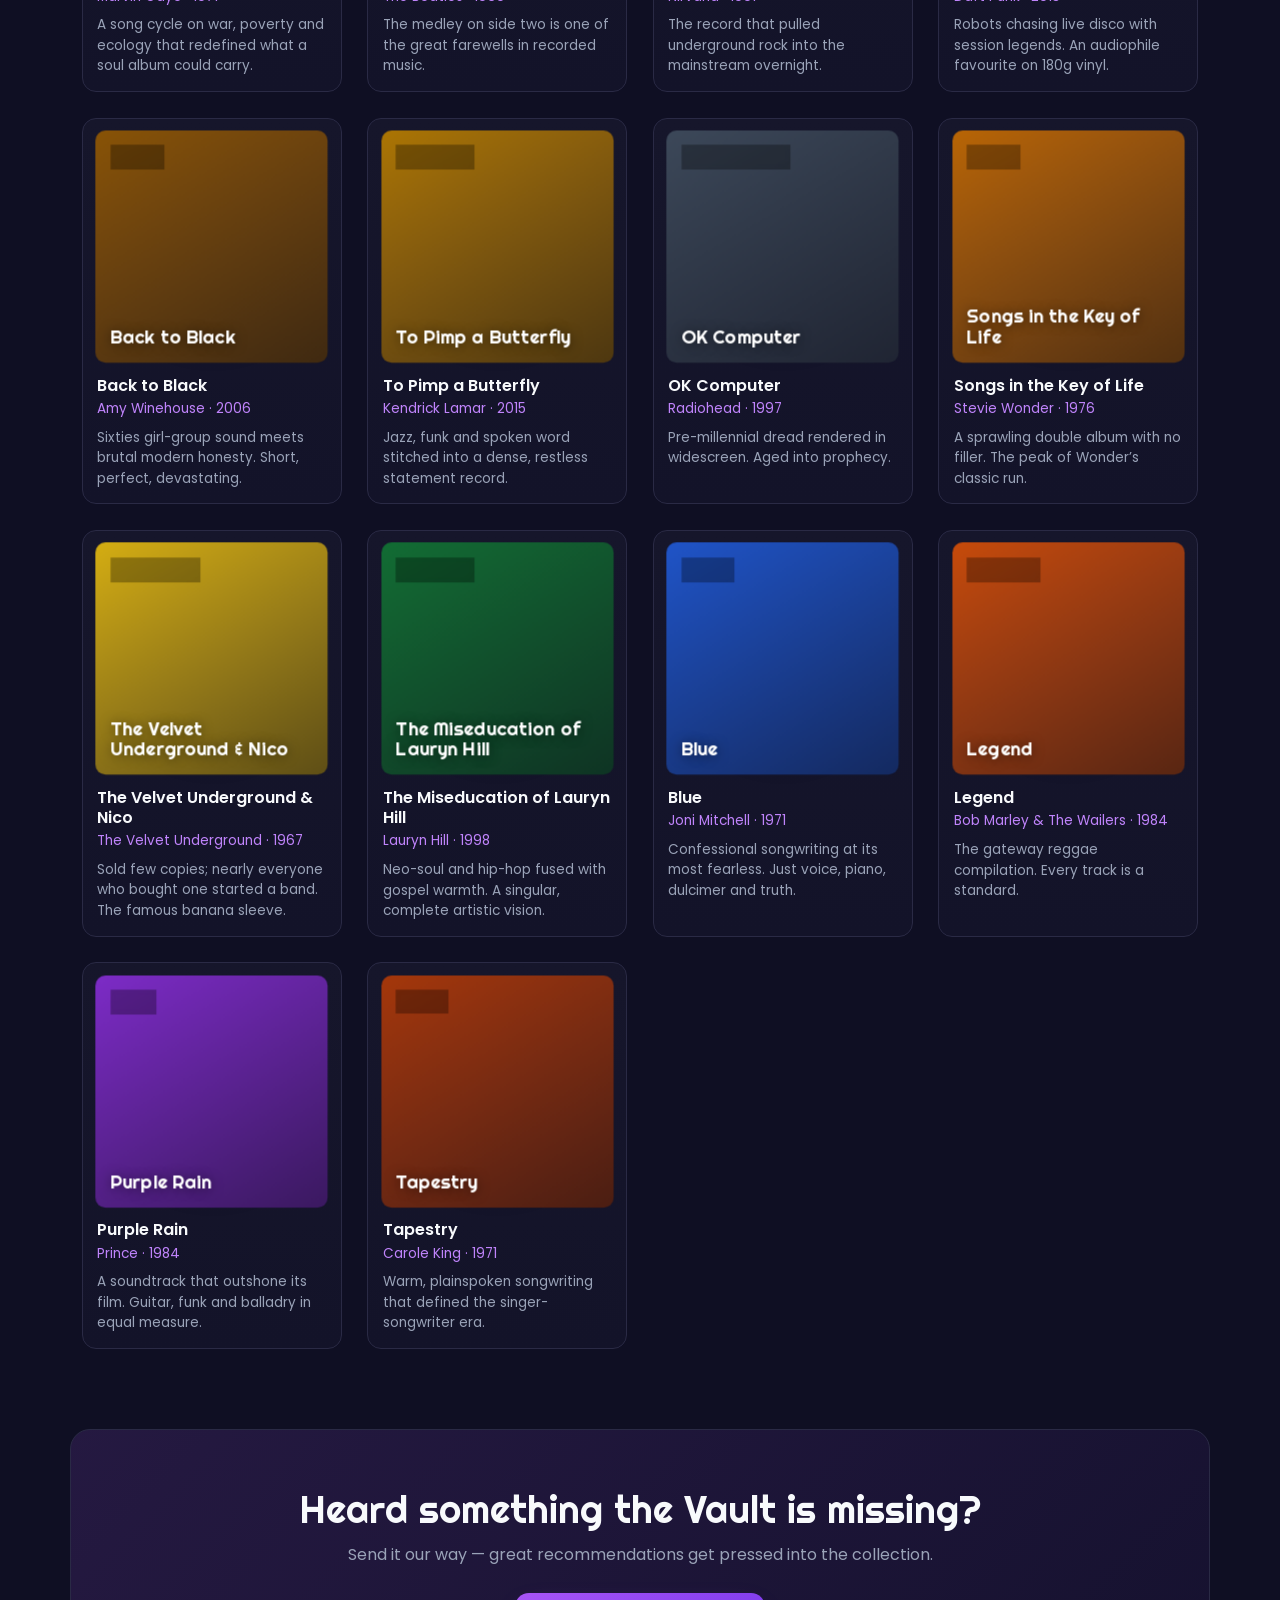
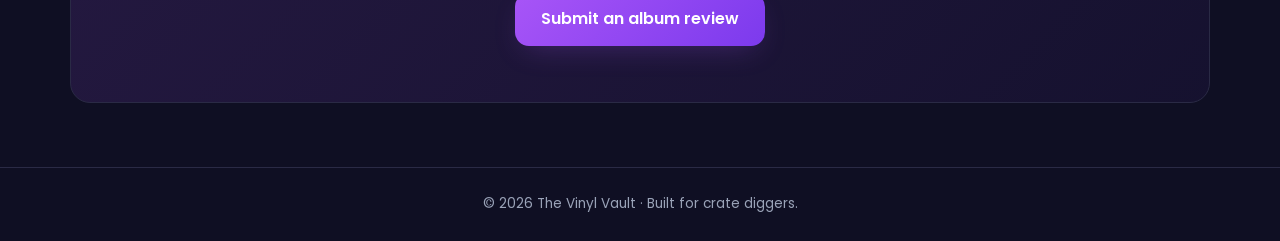
==== commit 05586da0: "added login feature for admin and reviews" ====
--- a/index.html
+++ b/index.html
@@ -36,7 +36,9 @@
       <ul class="vault-nav__links">
         <li><a class="is-active" href="index.html" aria-current="page">Home</a></li>
         <li><a href="discover.html">Discover</a></li>
+        <li><a href="reviews.html">Reviews</a></li>
         <li><a href="submit-review.html">Submit&nbsp;Review</a></li>
+        <li><a href="login.html">Sign&nbsp;In</a></li>
       </ul>
     </nav>
   </header>
--- a/css/main.css
+++ b/css/main.css
@@ -171,6 +171,24 @@
   .vault-btn--ghost:hover { background: rgba(168, 85, 247, 0.12); }
 }
 
+/* ---------- Global announcement banner (admin-controlled) ----------
+   Injected at the very top of <body> by SiteSettings on every page that
+   mounts it; collapses when the admin clears the message. */
+.vault-announce {
+  position: relative;
+  z-index: 200;
+  text-align: center;
+  padding: 0.55rem 1.25rem;
+  font-size: 0.9rem;
+  font-weight: 500;
+  color: #fff;
+  letter-spacing: 0.01em;
+  background: linear-gradient(135deg, var(--accent), #7c3aed);
+  box-shadow: 0 6px 18px -10px var(--accent-glow);
+}
+.vault-announce::before { content: "📣 "; }
+.vault-announce.is-empty { display: none; }
+
 /* ---------- Footer ---------- */
 .vault-footer {
   flex-shrink: 0;
--- a/css/home.css
+++ b/css/home.css
@@ -171,12 +171,34 @@
   content: "";
   position: absolute;
   inset: 0;
+  z-index: 1;                      /* sheen sits above the cover art */
   background: radial-gradient(circle at var(--sheen-x, 50%) var(--sheen-y, 0%),
               rgba(255, 255, 255, 0.28), transparent 52%);
   opacity: 0;
   transition: opacity var(--speed) var(--ease-out);
   pointer-events: none;
 }
+
+/* Real album cover (fetched live from Last.fm by AlbumGallery). It fades in
+   over the hand-drawn sleeve, which stays as the loading + offline fallback. */
+.album-sleeve__cover {
+  position: absolute;
+  inset: 0;
+  z-index: 0;                      /* above the gradient, below sheen + genre chip */
+  width: 100%;
+  height: 100%;
+  object-fit: cover;
+  border-radius: inherit;
+  opacity: 0;
+  transition: opacity 420ms var(--ease-out);
+  backface-visibility: hidden;
+}
+.album-art.has-cover .album-sleeve__cover { opacity: 1; }
+/* With real art showing, the hand-drawn title is redundant (the cover has it) —
+   hide it and let just the genre chip float over the cover. */
+.album-art.has-cover .album-sleeve__title { display: none; }
+.album-sleeve__genre,
+.album-sleeve__title { position: relative; z-index: 2; }
 .album-sleeve__genre {
   align-self: flex-start;
   font-size: 0.68rem;
